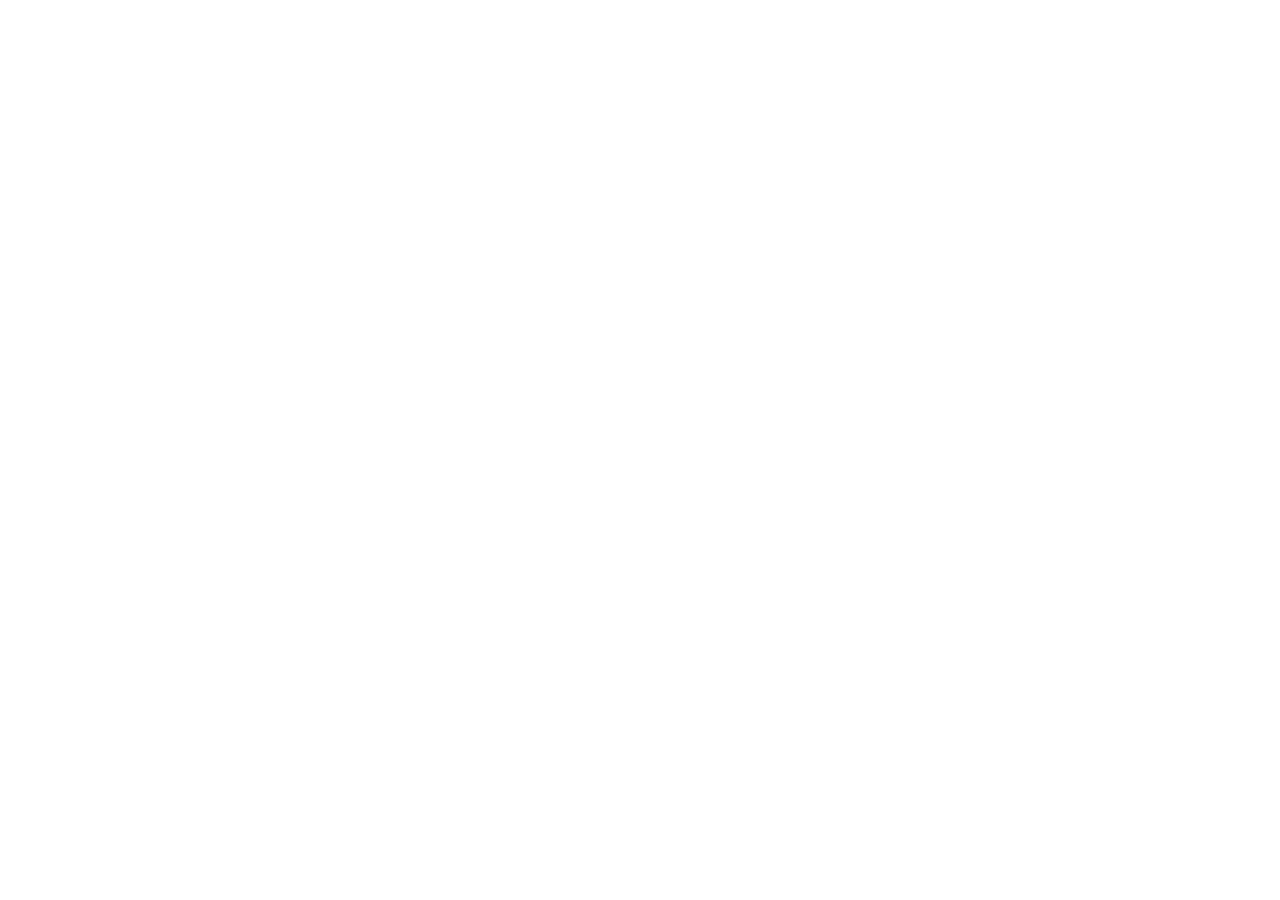
==== index.html @ 80b3fa6b "Initial commit" ====
<!DOCTYPE html>
<html lang="en">
<head>
   <meta charset="UTF-8">
   <meta name="viewport" content="width=device-width, initial-scale=1.0">
   <title>Document</title>
</head>
<body>
   
</body>
</html>
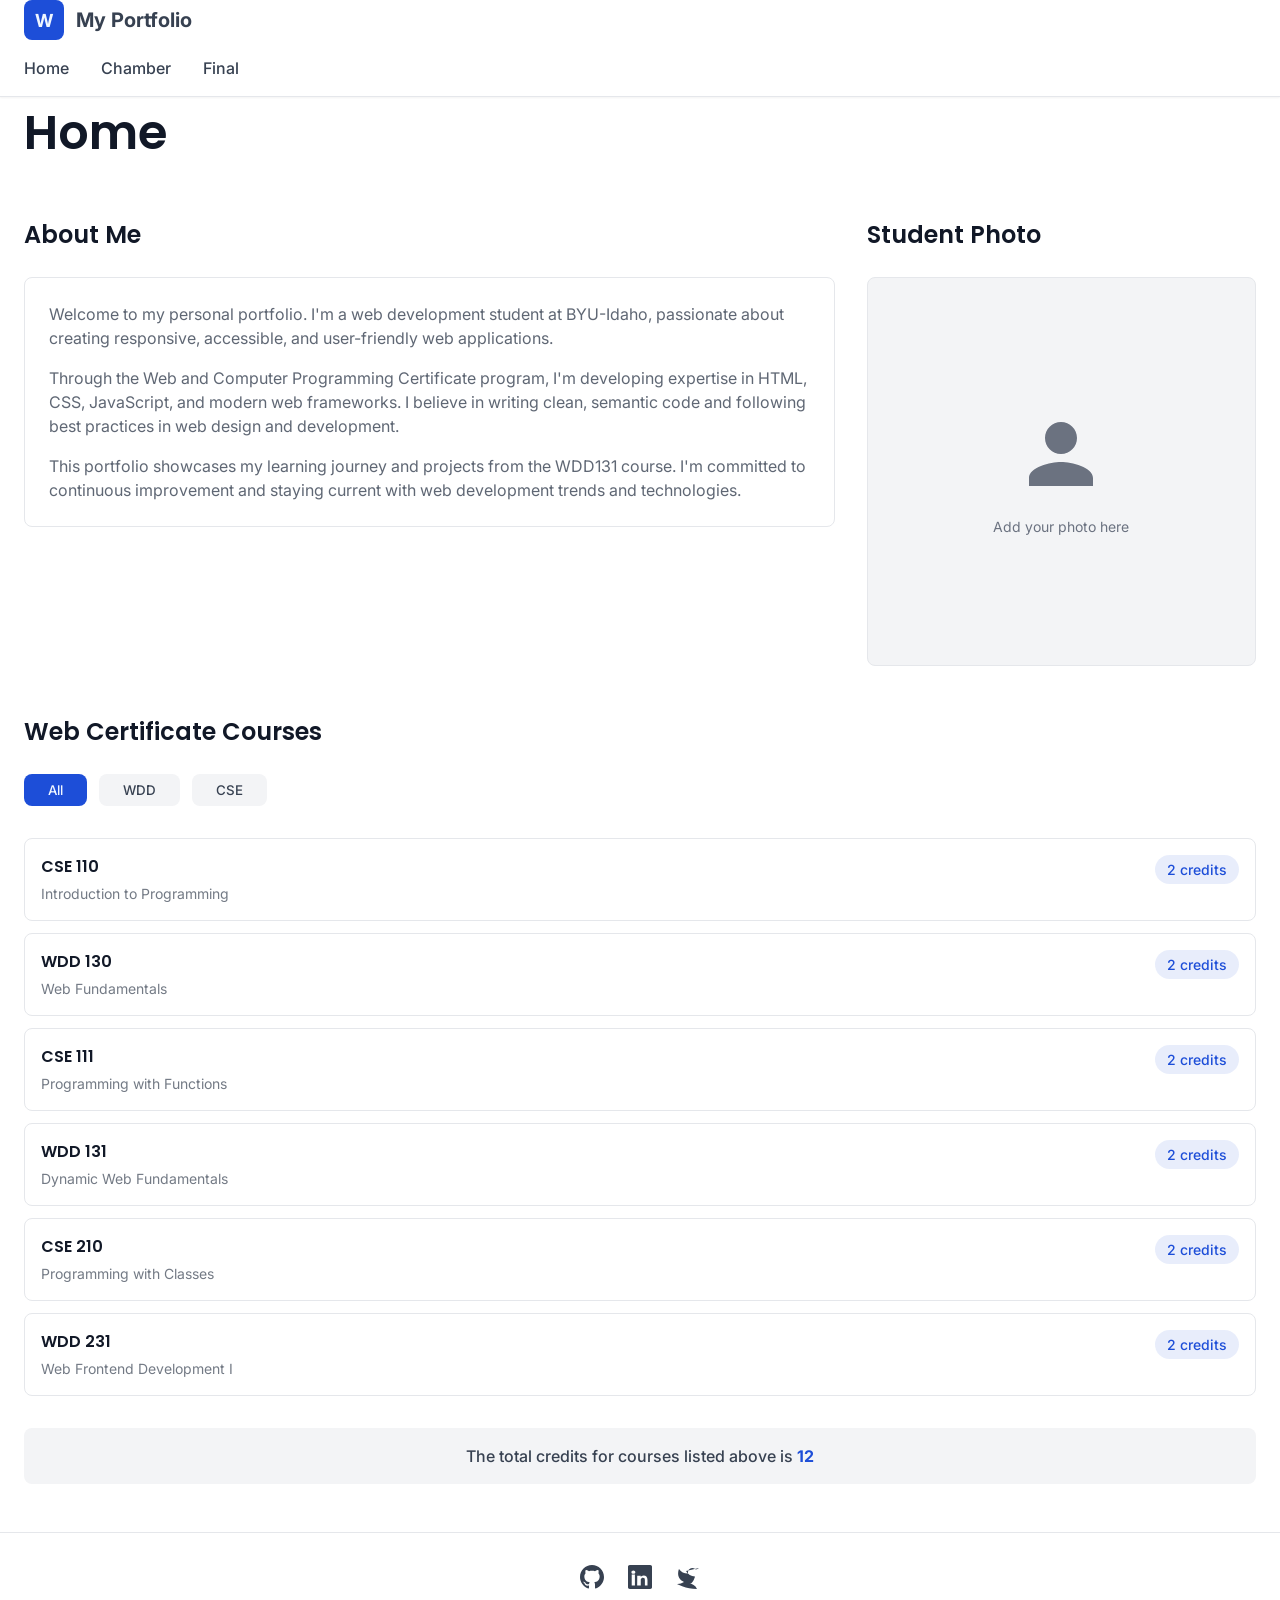
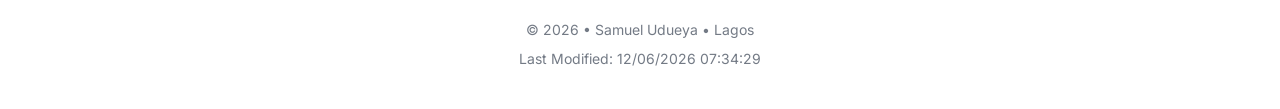
==== commit ecbcdc67: "commit 02" ====
--- a/index.html
+++ b/index.html
@@ -1,11 +1,143 @@
 <!DOCTYPE html>
 <html lang="en">
 <head>
-   <meta charset="UTF-8">
-   <meta name="viewport" content="width=device-width, initial-scale=1.0">
-   <title>Document</title>
+    <meta charset="UTF-8">
+    <meta name="viewport" content="width=device-width, initial-scale=1.0, maximum-scale=1">
+    <title>WDD131 Personal Home Page</title>
+    <meta name="description" content="Personal portfolio showcasing web development projects and course work from BYU-Idaho's course.">
+    <meta name="author" content="Samuel Udueya">
+    
+   
+    <link rel="preconnect" href="https://fonts.googleapis.com">
+    <link rel="preconnect" href="https://fonts.gstatic.com" crossorigin>
+    <link href="https://fonts.googleapis.com/css2?family=Poppins:wght@400;500;600;700&family=Inter:wght@400;500;600&display=swap" rel="stylesheet">
+    
+   
+    <link rel="stylesheet" href="./styles/style.css">
 </head>
 <body>
-   
+    <div class="site-wrapper">
+     
+        <header class="main-header">
+            <div class="container header-content">
+            
+                <div class="logo-section">
+                    <div class="logo-box">
+                        <span class="logo-text">W</span>
+                    </div>
+                    <span class="site-name">My Portfolio</span>
+                </div>
+
+              
+                <button id="menu-toggle" class="menu-toggle" aria-label="Toggle menu" aria-expanded="false">
+                    <svg class="icon-menu" fill="none" stroke="currentColor" viewBox="0 0 24 24">
+                        <path stroke-linecap="round" stroke-linejoin="round" stroke-width="2" d="M4 6h16M4 12h16M4 18h16" />
+                    </svg>
+                    <svg class="icon-close hidden" fill="none" stroke="currentColor" viewBox="0 0 24 24">
+                        <path stroke-linecap="round" stroke-linejoin="round" stroke-width="2" d="M6 18L18 6M6 6l12 12" />
+                    </svg>
+                </button>
+            </div>
+
+          
+            <nav id="main-nav" class="main-nav hidden-mobile">
+                <div class="container">
+                    <ul class="nav-list">
+                        <li><a href="#" class="nav-link">Home</a></li>
+                        <li><a href="#" class="nav-link">Chamber</a></li>
+                        <li><a href="#" class="nav-link">Final</a></li>
+                    </ul>
+                </div>
+            </nav>
+        </header>
+
+      
+        <main class="container main-content">
+           
+            <h1 class="page-title">Home</h1>
+
+            
+            <section class="about-section">
+                <div class="grid-layout">
+                
+                    <div class="about-content">
+                        <h2 class="section-title">About Me</h2>
+                        <div class="card about-card">
+                            <p>Welcome to my personal portfolio. I'm a web development student at BYU-Idaho, passionate about creating responsive, accessible, and user-friendly web applications.</p>
+                            <p>Through the Web and Computer Programming Certificate program, I'm developing expertise in HTML, CSS, JavaScript, and modern web frameworks. I believe in writing clean, semantic code and following best practices in web design and development.</p>
+                            <p>This portfolio showcases my learning journey and projects from the WDD131 course. I'm committed to continuous improvement and staying current with web development trends and technologies.</p>
+                        </div>
+                    </div>
+
+                   
+                    <div class="photo-section">
+                        <h2 class="section-title">Student Photo</h2>
+                        <div class="card photo-card">
+                            <div class="placeholder-img">
+                                <svg class="icon-user" fill="currentColor" viewBox="0 0 24 24">
+                                    <path d="M12 12c2.21 0 4-1.79 4-4s-1.79-4-4-4-4 1.79-4 4 1.79 4 4 4zm0 2c-2.67 0-8 1.34-8 4v2h16v-2c0-2.66-5.33-4-8-4z" />
+                                </svg>
+                                <p class="placeholder-text">Add your photo here</p>
+                            </div>
+                        </div>
+                    </div>
+                </div>
+            </section>
+
+            
+            <section class="courses-section">
+                <h2 class="section-title">Web Certificate Courses</h2>
+
+               
+                <div class="filter-buttons">
+                    <button class="filter-btn active" data-filter="all">All</button>
+                    <button class="filter-btn" data-filter="wdd">WDD</button>
+                    <button class="filter-btn" data-filter="cse">CSE</button>
+                </div>
+
+  
+                <div id="course-list" class="course-list">
+                </div>
+
+                <!-- Total Credits -->
+                <div class="total-credits-card">
+                    <p>The total credits for courses listed above is <span id="total-credits" class="highlight">0</span></p>
+                </div>
+            </section>
+        </main>
+
+        <!-- Footer -->
+        <footer class="main-footer">
+            <div class="container">
+                <!-- Social Links -->
+                <div class="social-links">
+                    <a href="https://github.com" target="_blank" rel="noopener noreferrer" aria-label="GitHub">
+                        <svg class="social-icon" fill="currentColor" viewBox="0 0 24 24">
+                            <path d="M12 0c-6.626 0-12 5.373-12 12 0 5.302 3.438 9.8 8.207 11.387.599.111.793-.261.793-.577v-2.234c-3.338.726-4.033-1.416-4.033-1.416-.546-1.387-1.333-1.756-1.333-1.756-1.089-.745.083-.729.083-.729 1.205.084 1.839 1.237 1.839 1.237 1.07 1.834 2.807 1.304 3.492.997.107-.775.418-1.305.762-1.604-2.665-.305-5.467-1.334-5.467-5.931 0-1.311.469-2.381 1.236-3.221-.124-.303-.535-1.524.117-3.176 0 0 1.008-.322 3.301 1.23.957-.266 1.983-.399 3.003-.404 1.02.005 2.047.138 3.006.404 2.291-1.552 3.297-1.23 3.297-1.23.653 1.653.242 2.874.118 3.176.77.84 1.235 1.911 1.235 3.221 0 4.609-2.807 5.624-5.479 5.921.43.372.823 1.102.823 2.222v 3.293c0 .319.192.694.801.576 4.765-1.589 8.199-6.086 8.199-11.386 0-6.627-5.373-12-12-12z" />
+                        </svg>
+                    </a>
+                    <a href="https://linkedin.com" target="_blank" rel="noopener noreferrer" aria-label="LinkedIn">
+                        <svg class="social-icon" fill="currentColor" viewBox="0 0 24 24">
+                            <path d="M20.447 20.452h-3.554v-5.569c0-1.328-.475-2.236-1.986-2.236-1.081 0-1.722.722-2.004 1.418-.103.249-.129.597-.129.946v5.441h-3.554s.05-8.836 0-9.754h3.554v1.391c.435-.671 1.213-1.627 2.948-1.627 2.154 0 3.769 1.408 3.769 4.44v5.55zM5.337 8.855c-1.144 0-1.915-.759-1.915-1.71 0-.955.77-1.71 1.958-1.71 1.187 0 1.915.755 1.94 1.71 0 .951-.753 1.71-1.983 1.71zm1.581 11.597H3.715V9.558h3.203v10.894zM22.225 0H1.771C.792 0 0 .774 0 1.729v20.542C0 23.227.792 24 1.771 24h20.451C23.2 24 24 23.227 24 22.271V1.729C24 .774 23.2 0 22.225 0z" />
+                        </svg>
+                    </a>
+                    <a href="https://twitter.com" target="_blank" rel="noopener noreferrer" aria-label="Twitter">
+                        <svg class="social-icon" fill="currentColor" viewBox="0 0 24 24">
+                            <path d="M23 3a10.9 10.9 0 01-3.14 1.53 4.48 4.48 0 00-7.86 3v1A10.66 10.66 0 013 4s-4 9 5 13a11.64 11.64 0 01-7 2s9 5 20 5a9.5 9.5 0 00-9-5.5c4.75 2.25 7-7 7-7a10.6 10.6 0 01-9-5.5z" />
+                        </svg>
+                    </a>
+                </div>
+
+                
+                <div class="footer-info">
+                    <p>© <span id="current-year"></span> • Samuel Udueya • Lagos</p>
+                    <p id="last-modified">Last Modified: </p>
+                </div>
+            </div>
+        </footer>
+    </div>
+
+    <!-- Scripts -->
+    <script src="./scripts/main.js"></script>
 </body>
-</html>+</html>
--- a/styles/style.css
+++ b/styles/style.css
@@ -0,0 +1,450 @@
+:root {
+    --primary: #1d4ed8; 
+    --primary-foreground: #eff6ff; 
+    --background: #ffffff;
+    --foreground: #374151;
+    --card: #ffffff;
+    --card-foreground: #374151;
+    --muted: #f3f4f6;
+    --muted-foreground: #6b7280;
+    --border: #e5e7eb;
+    --accent: #f3f4f6;
+    --accent-foreground: #111827;
+    --ring: #3b82f6;
+    --radius: 0.5rem;
+    
+    --completed-bg: rgba(240, 253, 244, 0.5);
+    --completed-border: #bbf7d0;
+    --completed-text: #166534;
+}
+
+
+* {
+    box-sizing: border-box;
+    margin: 0;
+    padding: 0;
+    transition: background-color 150ms ease-out, color 150ms ease-out, border-color 150ms ease-out;
+}
+
+body {
+    font-family: 'Inter', sans-serif;
+    background-color: var(--background);
+    color: var(--foreground);
+    line-height: 1.5;
+    -webkit-font-smoothing: antialiased;
+}
+
+h1, h2, h3, h4, h5, h6 {
+    font-family: 'Poppins', sans-serif;
+    font-weight: 600;
+    color: #111827;
+}
+
+a {
+    text-decoration: none;
+    color: inherit;
+    transition: all 150ms ease-out;
+}
+
+button {
+    cursor: pointer;
+    border: none;
+    background: none;
+    font-family: inherit;
+}
+
+.container {
+    max-width: 1280px;
+    margin: 0 auto;
+    padding: 0 1rem;
+}
+
+.hidden {
+    display: none !important;
+}
+
+
+.main-header {
+    background-color: var(--card);
+    border-bottom: 1px solid var(--border);
+    box-shadow: 0 1px 2px 0 rgba(0, 0, 0, 0.05);
+    position: sticky;
+    top: 0;
+    z-index: 50;
+}
+
+.header-content {
+    display: flex;
+    align-items: center;
+    justify-content: space-between;
+    padding-top: 1rem;
+    padding-bottom: 1rem;
+}
+
+.logo-section {
+    display: flex;
+    align-items: center;
+    gap: 0.75rem;
+}
+
+.logo-box {
+    width: 2.5rem;
+    height: 2.5rem;
+    background-color: var(--primary);
+    border-radius: var(--radius);
+    display: flex;
+    align-items: center;
+    justify-content: center;
+}
+
+.logo-text {
+    color: var(--primary-foreground);
+    font-weight: 700;
+    font-size: 1.125rem;
+}
+
+.site-name {
+    font-size: 1.25rem;
+    font-weight: 700;
+}
+
+.menu-toggle {
+    padding: 0.5rem;
+    border-radius: var(--radius);
+}
+
+.menu-toggle:hover {
+    background-color: var(--muted);
+}
+
+.icon-menu, .icon-close {
+    width: 1.5rem;
+    height: 1.5rem;
+}
+
+
+.main-nav {
+    background-color: var(--card);
+    border-top: 1px solid var(--border);
+}
+
+.nav-list {
+    list-style: none;
+    display: flex;
+    flex-direction: column;
+    padding: 1rem 0;
+}
+
+.nav-link {
+    display: block;
+    padding: 0.5rem 0;
+    font-weight: 500;
+}
+
+.nav-link:hover {
+    color: var(--primary);
+}
+
+
+.main-content {
+    padding-top: 2rem;
+    padding-bottom: 3rem;
+    flex: 1;
+}
+
+.page-title {
+    font-size: 2.25rem;
+    margin-bottom: 3rem;
+}
+
+.section-title {
+    font-size: 1.5rem;
+    margin-bottom: 1.5rem;
+}
+
+.card {
+    background-color: var(--card);
+    border: 1px solid var(--border);
+    border-radius: var(--radius);
+    padding: 1.5rem;
+}
+
+.grid-layout {
+    display: grid;
+    grid-template-columns: 1fr;
+    gap: 2rem;
+}
+
+.about-section {
+    margin-bottom: 3rem;
+}
+
+.about-card p {
+    margin-bottom: 1rem;
+    color: rgba(55, 65, 81, 0.8);
+}
+
+.about-card p:last-child {
+    margin-bottom: 0;
+}
+
+.photo-card {
+    background-color: var(--muted);
+    aspect-ratio: 1 / 1;
+    display: flex;
+    align-items: center;
+    justify-content: center;
+}
+
+.placeholder-img {
+    text-align: center;
+}
+
+.icon-user {
+    width: 6rem;
+    height: 6rem;
+    margin: 0 auto 0.5rem;
+    color: var(--muted-foreground);
+}
+
+.placeholder-text {
+    font-size: 0.875rem;
+    color: var(--muted-foreground);
+}
+
+
+.courses-section {
+    margin-top: 2rem;
+}
+
+.filter-buttons {
+    display: flex;
+    flex-wrap: wrap;
+    gap: 0.75rem;
+    margin-bottom: 2rem;
+}
+
+.filter-btn {
+    padding: 0.5rem 1.5rem;
+    border-radius: var(--radius);
+    font-weight: 500;
+    background-color: var(--muted);
+    color: var(--foreground);
+}
+
+.filter-btn:hover {
+    background-color: rgba(243, 244, 246, 0.8);
+}
+
+.filter-btn.active {
+    background-color: var(--primary);
+    color: var(--primary-foreground);
+}
+
+.course-list {
+    display: flex;
+    flex-direction: column;
+    gap: 0.75rem;
+    margin-bottom: 2rem;
+}
+
+.course-card {
+    padding: 1rem;
+    border: 1px solid var(--border);
+    border-radius: var(--radius);
+    display: flex;
+    justify-content: space-between;
+    align-items: flex-start;
+    transition: all 200ms ease-out;
+}
+
+.course-card:hover {
+    border-color: rgba(29, 78, 216, 0.5);
+    transform: translateY(-2px);
+    box-shadow: 0 4px 12px rgba(0, 0, 0, 0.1);
+}
+
+.course-card.completed {
+    background-color: var(--completed-bg);
+    border-color: var(--completed-border);
+}
+
+.course-info h3 {
+    font-size: 1rem;
+    margin-bottom: 0.25rem;
+}
+
+.course-info p {
+    font-size: 0.875rem;
+    color: rgba(55, 65, 81, 0.7);
+}
+
+.course-meta {
+    text-align: right;
+    display: flex;
+    flex-direction: column;
+    align-items: flex-end;
+    gap: 0.5rem;
+}
+
+.credits-badge {
+    padding: 0.25rem 0.75rem;
+    border-radius: 9999px;
+    font-size: 0.875rem;
+    font-weight: 500;
+    background-color: rgba(29, 78, 216, 0.1);
+    color: var(--primary);
+}
+
+.completed-badge {
+    padding: 0.25rem 0.75rem;
+    border-radius: 9999px;
+    font-size: 0.875rem;
+    font-weight: 500;
+    background-color: #dcfce7;
+    color: #166534;
+}
+
+.total-credits-card {
+    background-color: var(--muted);
+    padding: 1rem;
+    border-radius: var(--radius);
+    text-align: center;
+    font-weight: 500;
+}
+
+.highlight {
+    color: var(--primary);
+    font-weight: 700;
+}
+
+
+.main-footer {
+    border-top: 1px solid var(--border);
+    background-color: var(--card);
+    padding: 2rem 0;
+    margin-top: 3rem;
+}
+
+.social-links {
+    display: flex;
+    justify-content: center;
+    gap: 1.5rem;
+    margin-bottom: 1.5rem;
+}
+
+.social-icon {
+    width: 1.5rem;
+    height: 1.5rem;
+    color: var(--foreground);
+}
+
+.social-icon:hover {
+    color: var(--primary);
+}
+
+.footer-info {
+    text-align: center;
+    font-size: 0.875rem;
+    color: rgba(55, 65, 81, 0.7);
+}
+
+.footer-info p {
+    margin-bottom: 0.5rem;
+}
+
+
+@media (min-width: 640px) {
+    .container {
+        padding: 0 1.5rem;
+    }
+    
+    .site-name {
+        display: inline;
+    }
+}
+
+@media (min-width: 768px) {
+    .menu-toggle {
+        display: none;
+    }
+    
+    .main-nav {
+        display: block !important;
+        border-top: none;
+    }
+    
+    .nav-list {
+        flex-direction: row;
+        gap: 2rem;
+        padding: 0;
+    }
+    
+    .nav-link {
+        padding: 1rem 0;
+        position: relative;
+    }
+    
+    .nav-link::after {
+        content: "";
+        position: absolute;
+        bottom: -1px;
+        left: 0;
+        width: 0;
+        height: 2px;
+        background-color: var(--primary);
+        transition: width 200ms ease-out;
+    }
+    
+    .nav-link:hover::after {
+        width: 100%;
+    }
+    
+    .grid-layout {
+        grid-template-columns: repeat(3, 1fr);
+    }
+    
+    .about-content {
+        grid-column: span 2;
+    }
+    
+    .page-title {
+        font-size: 3rem;
+    }
+}
+
+@media (max-width: 767px) {
+    .hidden-mobile {
+        display: none;
+    }
+    
+    .site-name {
+        display: none;
+    }
+}
+
+
+@keyframes slideDown {
+    from {
+        opacity: 0;
+        transform: translateY(-10px);
+    }
+    to {
+        opacity: 1;
+        transform: translateY(0);
+    }
+}
+
+.main-nav:not(.hidden-mobile) {
+    animation: slideDown 200ms ease-out;
+}
+
+
+@media (prefers-reduced-motion: reduce) {
+    * {
+        animation-duration: 0.01ms !important;
+        animation-iteration-count: 1 !important;
+        transition-duration: 0.01ms !important;
+        scroll-behavior: auto !important;
+    }
+}
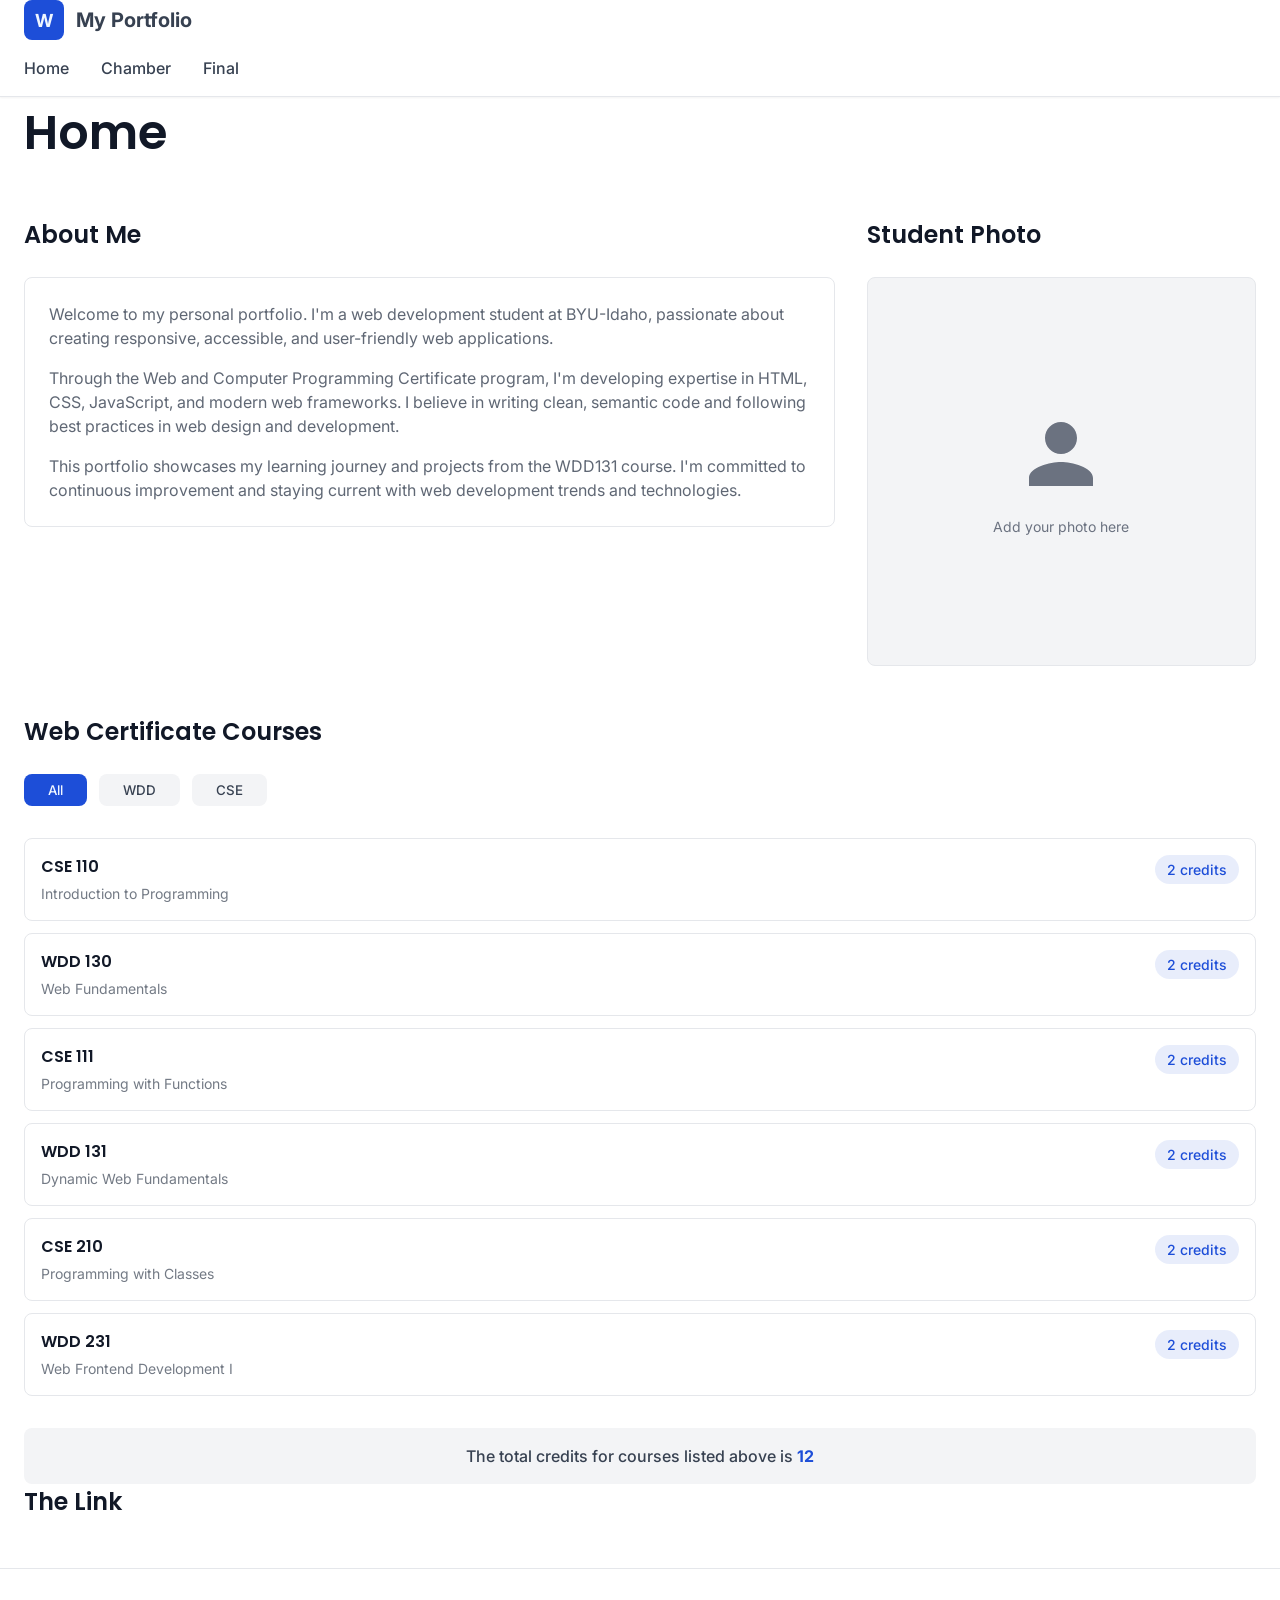
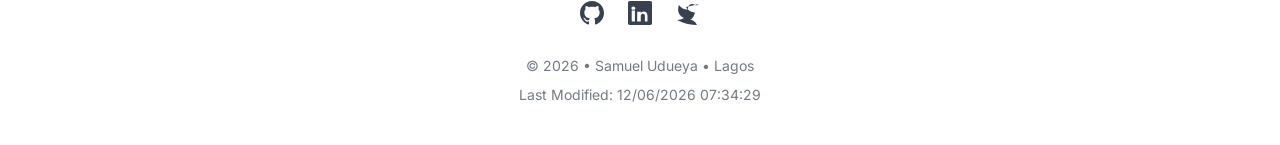
==== commit ec92d615: "update 02" ====
--- a/index.html
+++ b/index.html
@@ -2,7 +2,7 @@
 <html lang="en">
 <head>
     <meta charset="UTF-8">
-    <meta name="viewport" content="width=device-width, initial-scale=1.0, maximum-scale=1">
+    <meta name="viewport" content="width=device-width, initial-scale=1.0">
     <title>WDD131 Personal Home Page</title>
     <meta name="description" content="Personal portfolio showcasing web development projects and course work from BYU-Idaho's course.">
     <meta name="author" content="Samuel Udueya">
@@ -104,6 +104,9 @@
                     <p>The total credits for courses listed above is <span id="total-credits" class="highlight">0</span></p>
                 </div>
             </section>
+            <section>
+                <h2>The Link</h2>
+            </section>
         </main>
 
         <!-- Footer -->
